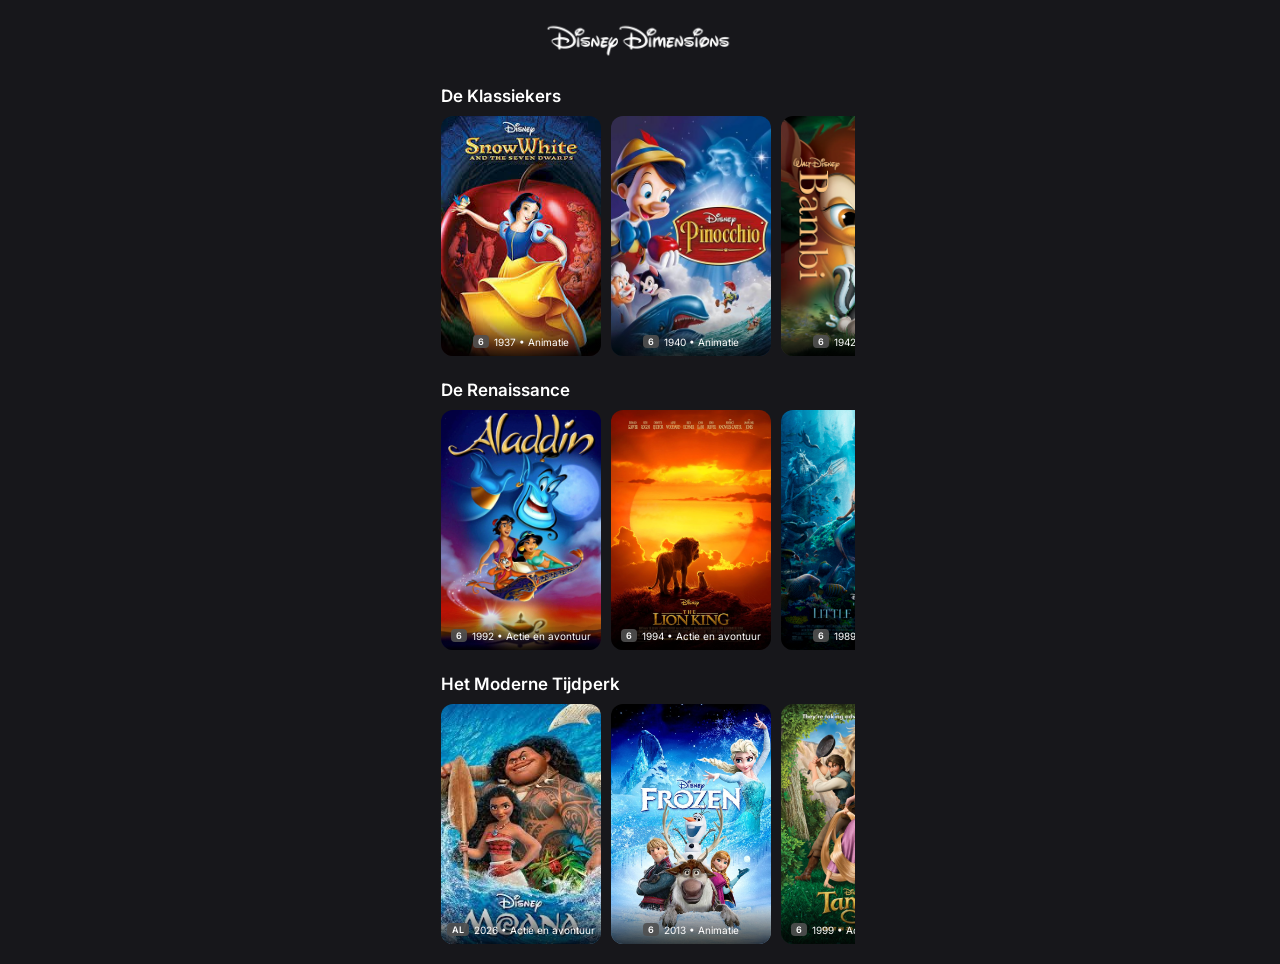
==== index.html @ 9dc375fd "Home --> index" ====
<!DOCTYPE html>
<html lang="nl">
<head>
  <meta charset="UTF-8">
  <meta name="viewport" content="width=device-width, initial-scale=1.0, maximum-scale=1.0">
  <title>Disney Dimensions</title>
  <link rel="stylesheet" href="styles.css">
</head>
<body class="page-home">
 
  <div id="header"></div>
 
  <main>
  <div class="section-title">De Klassiekers</div>
  <div class="poster-row">
    <div class="poster-card" onclick="location.href='sneeuwwitje.html'">
      <img src="assets/Sneeuwwitje.jpg" alt="Sneeuwwitje">
      <div class="poster-meta"><span class="kijkwijzer-badge">6</span> 1937 • Animatie</div>
    </div>
    <div class="poster-card">
      <img src="assets/Pinokkio.jpg" alt="Pinokkio">
      <div class="poster-meta"><span class="kijkwijzer-badge">6</span> 1940 • Animatie</div>
    </div>
    <div class="poster-card">
      <img src="assets/Bambi.jpg" alt="Bambi">
      <div class="poster-meta"><span class="kijkwijzer-badge">6</span> 1942 • Animatie</div>
    </div>
  </div>
 
  <div class="section-title">De Renaissance</div>
  <div class="poster-row">
    <div class="poster-card">
      <img src="assets/Aladdin.jpg" alt="Aladdin">
      <div class="poster-meta"><span class="kijkwijzer-badge">6</span> 1992 • Actie en avontuur</div>
    </div>
    <div class="poster-card">
      <img src="assets/LionKing.jpg" alt="The Lion King">
      <div class="poster-meta"><span class="kijkwijzer-badge">6</span> 1994 • Actie en avontuur</div>
    </div>
    <div class="poster-card">
      <img src="assets/KleineZeemeermin.jpg" alt="De Kleine Zeemeermin">
      <div class="poster-meta"><span class="kijkwijzer-badge">6</span> 1989 • Animatie</div>
    </div>
  </div>
 
  <div class="section-title">Het Moderne Tijdperk</div>
  <div class="poster-row">
    <div class="poster-card">
      <img src="assets/Moana.jpg" alt="Moana">
      <div class="poster-meta"><span class="kijkwijzer-badge">AL</span> 2026 • Actie en avontuur</div>
    </div>
    <div class="poster-card">
      <img src="assets/Frozen.jpg" alt="Frozen">
      <div class="poster-meta"><span class="kijkwijzer-badge">6</span> 2013 • Animatie</div>
    </div>
    <div class="poster-card">
      <img src="assets/Rapunzel.jpg" alt="Rapunzel">
      <div class="poster-meta"><span class="kijkwijzer-badge">6</span> 1999 • Actie en avontuur</div>
    </div>
  </div>
  </main>
 <script src="script.js"></script>
</body>
</html>
---- styles.css ----
/* -- Algemene instellingen -- */
@import url('https://fonts.googleapis.com/css2?family=Inter:wght@400;500;600&display=swap');

:root {
    --background: #17171b;
    --button-trailer: #306676;
    --button-ar: #61d3e5;
    --grey: #a6a6a9;
    --text: #fff;
    --radius: 12px;
    --button-text: 
}

*, *::before, *::after {
  box-sizing: border-box;
  margin: 0;
  padding: 0;
}
 
html, body {
  background: var(--background);
  color: var(--text);
  font-family: 'Inter', sans-serif;
  min-height: 100vh;
  max-width: 430px;
  margin: 0 auto;
}

.button {
  font-weight: 700;
  text-transform: uppercase;
  border-radius: var(--radius);
  font-size: 13px;
  color: var(--text);
  cursor: pointer;
  border: none;
  padding: 15px;
}
 
/* -- Header -- */
.logo-bar {
  position: relative;
  text-align: center;
  padding: 18px 16px 12px;
}

/* Terugknop in header op homepage verbergen */
.page-home .back-button {
  display: none;
}

/* -- Homepagina -- */ 
/* Tijdperken titels */
.section-title {
  font-size: 17px;
  font-weight: 600;
  color: var(--text);
  padding: 4px 16px 10px;
}
 
/* Horizontale scrolling op de rijen */
.poster-row {
  display: flex;
  gap: 10px;
  padding: 0 16px 20px;
  overflow-x: auto;
  -webkit-overflow-scrolling: touch;
  scrollbar-width: none; /* Lelijke scrollbar in Firefox verbergen */
}

/* Lelijke scrollbar in  Chrome/Safari/Edge verbergen */
.poster-row::-webkit-scrollbar {
  display: none;
}
 
/* Filmposters */
.poster-card {
  flex-shrink: 0;
  width: 160px;
  height: 240px;
  border-radius: var(--radius);
  overflow: hidden;
  position: relative;
  cursor: pointer;
  transition: transform 0.15s ease;
}

/* Klik-effect filmposter */
.poster-card:active {
  transform: scale(0.96);
}

.poster-card img {
  width: 100%;
  height: 100%;
  object-fit: cover;
  display: block;
}

.poster-meta {
  position: absolute;
  bottom: 0;
  left: 0;
  right: 0;
  background: linear-gradient(transparent 0%, rgba(0,0,0,0.75) 100%);
  padding: 20px 8px 8px;
  display: flex;
  align-items: center;
  gap: 5px;
  font-size: 10px;
  color: var(--text);
  justify-content: center;
  white-space: nowrap;
  overflow: hidden;
}
 
.kijkwijzer-badge {
  background: rgba(80,80,80,0.9);
  border-radius: 4px;
  padding: 1px 5px;
  font-size: 9px;
  font-weight: 600;
  color: var(--text);
  flex-shrink: 0;
}
 
/* -- Detailpagina film -- */
.back-button {
  position: absolute;
  left: 16px;
  top: 50%;
  transform: translateY(-50%);
  width: 44px;
  height: 44px;
  display: flex;
  align-items: center;
  justify-content: center;
  cursor: pointer;
  text-decoration: none;
  color: var(--text);
  font-size: 30px;
  margin-top: 3px;
  background-color: black;
  border-radius: var(--radius);
}
 
.detail-top {
  display: flex;
  gap: 14px;
  padding: 0 16px 20px;
  align-items: flex-start;
}
 
.poster-wrap {
  flex-shrink: 0;
  width: 120px;
  height: 180px;
  border-radius: var(--radius);
  overflow: hidden;
}

.poster-wrap img {
  width: 100%;
  height: 100%;
  object-fit: cover;
  display: block;
}
 
/* Breedtevullend */
.detail-info {
  flex: 1; padding-top: 2px;
}
 
.film-title {
  font-size: 20px;
  font-weight: 600;
  line-height: 1.2;
  margin-bottom: 8px;
}
 
.meta-row {
  display: flex;
  align-items: center;
  gap: 6px;
  font-size: 11px;
  color: var(--text);
  margin-bottom: 10px;
}
 
.imdb-row {
  display: flex;
  align-items: center;
  gap: 7px;
  margin-bottom: 14px;
}

.imdb-row img {
  width: 36px;
  height: auto;
}

.imdb-score {
  font-size: 13px;
  font-weight: 500;
  color: var(--text);
}
 
.trailer-button {
  background: var(--button-trailer);
  display: inline-flex;
  align-items: center;
  gap: 7px; /* Ruimte tussen icoon en tekst */
}
 
.desc-title {
  font-size: 16px;
  font-weight: 600;
  padding: 0 16px 8px;
}

.desc-body {
  font-size: 13px;
  color: var(--grey);
  line-height: 1.65;
  padding: 0 16px 20px;
}
 
.facts-title {
  font-size: 16px;
  font-weight: 600;
  padding: 0 16px 12px;
}

.fact-item {
  display: flex;
  gap: 12px;
  padding: 0 16px 14px;
  align-items: flex-start;
}

.fact-icon {
  font-size: 18px;
  flex-shrink: 0;
  margin-top: 1px;
}

.fact-text {
  font-size: 13px;
  color: var(--grey);
  line-height: 1.6;
}
 
.cta-wrap {
  padding: 8px 16px 24px;
}

.cta-button {
  display: block;
  width: 100%;
  background: var(--button-ar);
  text-align: center;
}
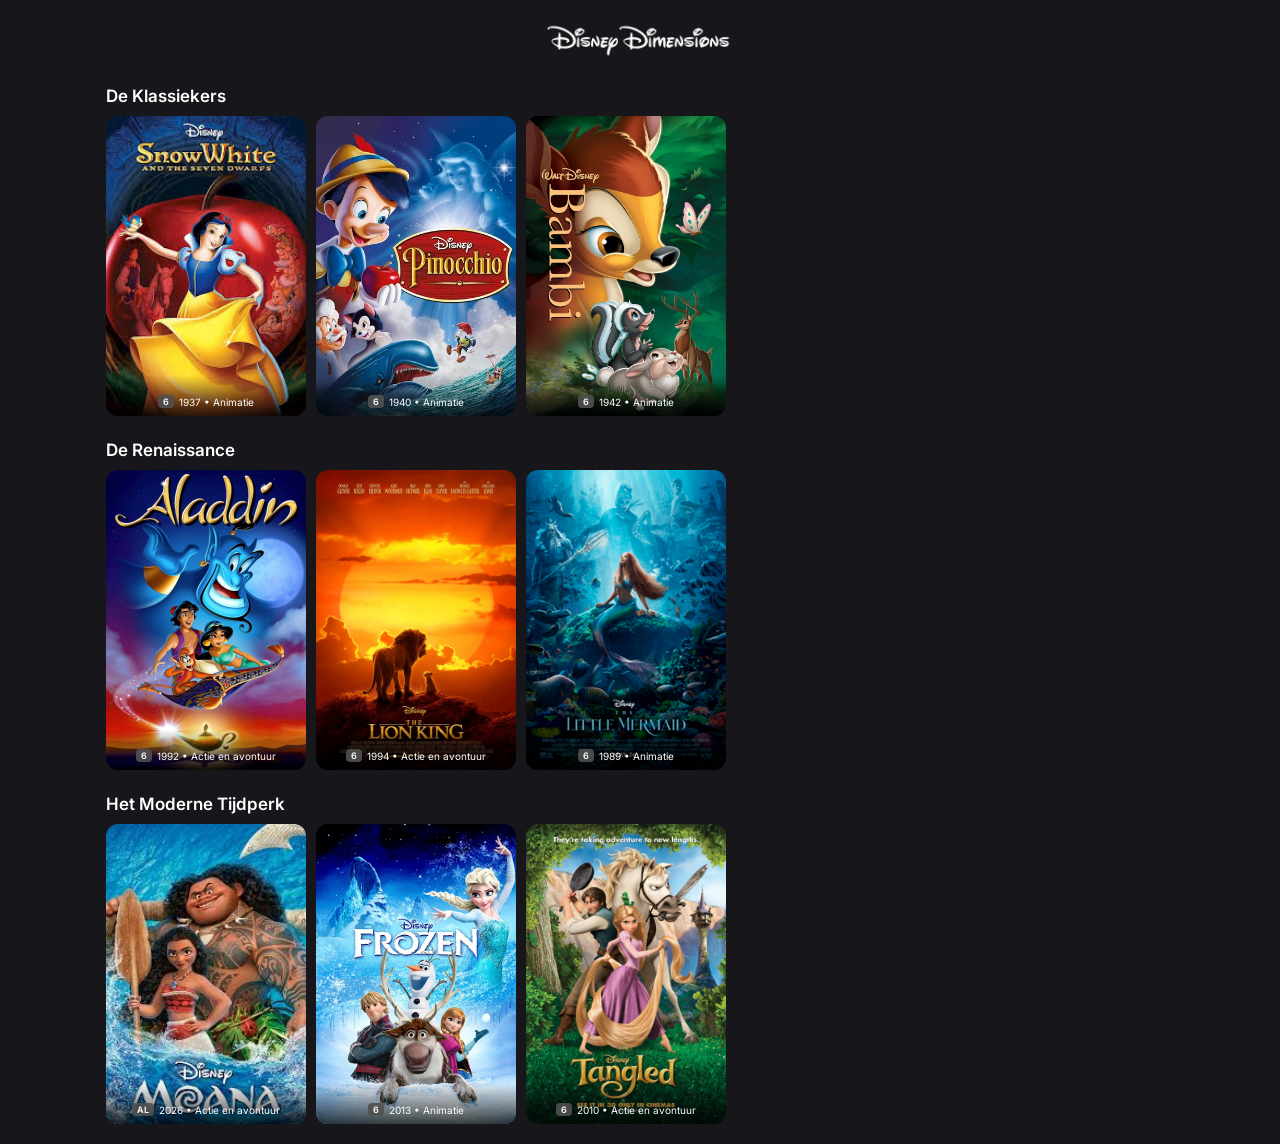
==== commit 26ffc499: "Desktop aanpassingen + puntjes op de i" ====
--- a/index.html
+++ b/index.html
@@ -11,54 +11,55 @@
   <div id="header"></div>
  
   <main>
-  <div class="section-title">De Klassiekers</div>
-  <div class="poster-row">
-    <div class="poster-card" onclick="location.href='sneeuwwitje.html'">
-      <img src="assets/Sneeuwwitje.jpg" alt="Sneeuwwitje">
-      <div class="poster-meta"><span class="kijkwijzer-badge">6</span> 1937 • Animatie</div>
+    <div class="section-title">De Klassiekers</div>
+    <div class="poster-row">
+      <a href="sneeuwwitje.html" class="poster-card">
+        <img src="assets/Sneeuwwitje.jpg" alt="Sneeuwwitje">
+        <div class="poster-meta"><span class="kijkwijzer-badge">6</span> 1937 • Animatie</div>
+      </a>
+      <a href="#" class="poster-card">
+        <img src="assets/Pinokkio.jpg" alt="Pinokkio">
+        <div class="poster-meta"><span class="kijkwijzer-badge">6</span> 1940 • Animatie</div>
+      </a>
+      <a href="#" class="poster-card">
+        <img src="assets/Bambi.jpg" alt="Bambi">
+        <div class="poster-meta"><span class="kijkwijzer-badge">6</span> 1942 • Animatie</div>
+      </a>
     </div>
-    <div class="poster-card">
-      <img src="assets/Pinokkio.jpg" alt="Pinokkio">
-      <div class="poster-meta"><span class="kijkwijzer-badge">6</span> 1940 • Animatie</div>
+   
+    <div class="section-title">De Renaissance</div>
+    <div class="poster-row">
+      <a href="#" class="poster-card">
+        <img src="assets/Aladdin.jpg" alt="Aladdin">
+        <div class="poster-meta"><span class="kijkwijzer-badge">6</span> 1992 • Actie en avontuur</div>
+      </a>
+      <a href="#" class="poster-card">
+        <img src="assets/LionKing.jpg" alt="The Lion King">
+        <div class="poster-meta"><span class="kijkwijzer-badge">6</span> 1994 • Actie en avontuur</div>
+      </a>
+      <a href="#" class="poster-card">
+        <img src="assets/KleineZeemeermin.jpg" alt="De Kleine Zeemeermin">
+        <div class="poster-meta"><span class="kijkwijzer-badge">6</span> 1989 • Animatie</div>
+      </a>
     </div>
-    <div class="poster-card">
-      <img src="assets/Bambi.jpg" alt="Bambi">
-      <div class="poster-meta"><span class="kijkwijzer-badge">6</span> 1942 • Animatie</div>
+   
+    <div class="section-title">Het Moderne Tijdperk</div>
+    <div class="poster-row">
+      <a href="#" class="poster-card">
+        <img src="assets/Moana.jpg" alt="Moana">
+        <div class="poster-meta"><span class="kijkwijzer-badge">AL</span> 2026 • Actie en avontuur</div>
+      </a>
+      <a href="#" class="poster-card">
+        <img src="assets/Frozen.jpg" alt="Frozen">
+        <div class="poster-meta"><span class="kijkwijzer-badge">6</span> 2013 • Animatie</div>
+      </a>
+      <a href="#" class="poster-card">
+        <img src="assets/Rapunzel.jpg" alt="Rapunzel">
+        <div class="poster-meta"><span class="kijkwijzer-badge">6</span> 2010 • Actie en avontuur</div>
+      </a>
     </div>
-  </div>
- 
-  <div class="section-title">De Renaissance</div>
-  <div class="poster-row">
-    <div class="poster-card">
-      <img src="assets/Aladdin.jpg" alt="Aladdin">
-      <div class="poster-meta"><span class="kijkwijzer-badge">6</span> 1992 • Actie en avontuur</div>
-    </div>
-    <div class="poster-card">
-      <img src="assets/LionKing.jpg" alt="The Lion King">
-      <div class="poster-meta"><span class="kijkwijzer-badge">6</span> 1994 • Actie en avontuur</div>
-    </div>
-    <div class="poster-card">
-      <img src="assets/KleineZeemeermin.jpg" alt="De Kleine Zeemeermin">
-      <div class="poster-meta"><span class="kijkwijzer-badge">6</span> 1989 • Animatie</div>
-    </div>
-  </div>
- 
-  <div class="section-title">Het Moderne Tijdperk</div>
-  <div class="poster-row">
-    <div class="poster-card">
-      <img src="assets/Moana.jpg" alt="Moana">
-      <div class="poster-meta"><span class="kijkwijzer-badge">AL</span> 2026 • Actie en avontuur</div>
-    </div>
-    <div class="poster-card">
-      <img src="assets/Frozen.jpg" alt="Frozen">
-      <div class="poster-meta"><span class="kijkwijzer-badge">6</span> 2013 • Animatie</div>
-    </div>
-    <div class="poster-card">
-      <img src="assets/Rapunzel.jpg" alt="Rapunzel">
-      <div class="poster-meta"><span class="kijkwijzer-badge">6</span> 1999 • Actie en avontuur</div>
-    </div>
-  </div>
   </main>
- <script src="script.js"></script>
+
+  <script src="headerloader.js"></script>
 </body>
 </html>
--- a/styles.css
+++ b/styles.css
@@ -8,7 +8,6 @@
     --grey: #a6a6a9;
     --text: #fff;
     --radius: 12px;
-    --button-text: 
 }
 
 *, *::before, *::after {
@@ -24,6 +23,12 @@
   min-height: 100vh;
   max-width: 430px;
   margin: 0 auto;
+}
+ 
+@media (min-width: 1024px) {
+  html, body {
+    max-width: 1100px;
+  }
 }
 
 .button {
@@ -44,6 +49,10 @@
   padding: 18px 16px 12px;
 }
 
+.logo-bar img {
+  height: 48px;
+}
+
 /* Terugknop in header op homepage verbergen */
 .page-home .back-button {
   display: none;
@@ -71,6 +80,13 @@
 /* Lelijke scrollbar in  Chrome/Safari/Edge verbergen */
 .poster-row::-webkit-scrollbar {
   display: none;
+}
+
+@media (min-width: 1024px) {
+  .poster-row {
+    flex-wrap: wrap;
+    overflow-x: visible;
+  }
 }
  
 /* Filmposters */
@@ -83,6 +99,14 @@
   position: relative;
   cursor: pointer;
   transition: transform 0.15s ease;
+  text-decoration: none;
+}
+ 
+@media (min-width: 1024px) {
+  .poster-card {
+    width: 200px;
+    height: 300px;
+  }
 }
 
 /* Klik-effect filmposter */
@@ -142,27 +166,40 @@
   margin-top: 3px;
   background-color: black;
   border-radius: var(--radius);
-}
- 
-.detail-top {
-  display: flex;
-  gap: 14px;
-  padding: 0 16px 20px;
+  border: none;
+}
+
+/* Tweekoloms wrapper op desktop */
+.detail-wrapper {
+  display: flex;
+  gap: 24px;
+  padding: 0 16px 24px;
   align-items: flex-start;
+}
+
+@media (max-width: 600px) {
+  .detail-wrapper {
+    flex-direction: column;
+  }
 }
  
 .poster-wrap {
   flex-shrink: 0;
-  width: 120px;
-  height: 180px;
+  width: 200px;
+  height: auto;
   border-radius: var(--radius);
   overflow: hidden;
 }
 
+@media (min-width: 1024px) {
+  .poster-wrap {
+    width: 320px;
+  }
+}
+
 .poster-wrap img {
   width: 100%;
-  height: 100%;
-  object-fit: cover;
+  height: auto;
   display: block;
 }
  
@@ -178,6 +215,12 @@
   margin-bottom: 8px;
 }
  
+@media (min-width: 1024px) {
+  .film-title {
+    font-size: 28px;
+  }
+}
+ 
 .meta-row {
   display: flex;
   align-items: center;
@@ -210,12 +253,20 @@
   display: inline-flex;
   align-items: center;
   gap: 7px; /* Ruimte tussen icoon en tekst */
+  margin-bottom: 24px; /* Ruimte tussen button en desc-title */
 }
  
 .desc-title {
   font-size: 16px;
   font-weight: 600;
   padding: 0 16px 8px;
+}
+
+@media (min-width: 1024px) {
+  .desc-title {
+    padding-left: 0;
+    padding-right: 0;
+  }
 }
 
 .desc-body {
@@ -224,11 +275,25 @@
   line-height: 1.65;
   padding: 0 16px 20px;
 }
+
+@media (min-width: 1024px) {
+  .desc-body {
+    padding-left: 0;
+    padding-right: 0;
+  }
+}
  
 .facts-title {
   font-size: 16px;
   font-weight: 600;
   padding: 0 16px 12px;
+}
+
+@media (min-width: 1024px) {
+  .facts-title {
+    padding-left: 0;
+    padding-right: 0;
+  }
 }
 
 .fact-item {
@@ -236,6 +301,13 @@
   gap: 12px;
   padding: 0 16px 14px;
   align-items: flex-start;
+}
+
+@media (min-width: 1024px) {
+  .fact-item {
+    padding-left: 0;
+    padding-right: 0;
+  }
 }
 
 .fact-icon {
@@ -252,6 +324,13 @@
  
 .cta-wrap {
   padding: 8px 16px 24px;
+}
+
+@media (min-width: 1024px) {
+  .cta-wrap {
+    padding-left: 0;
+    padding-right: 0;
+  }
 }
 
 .cta-button {
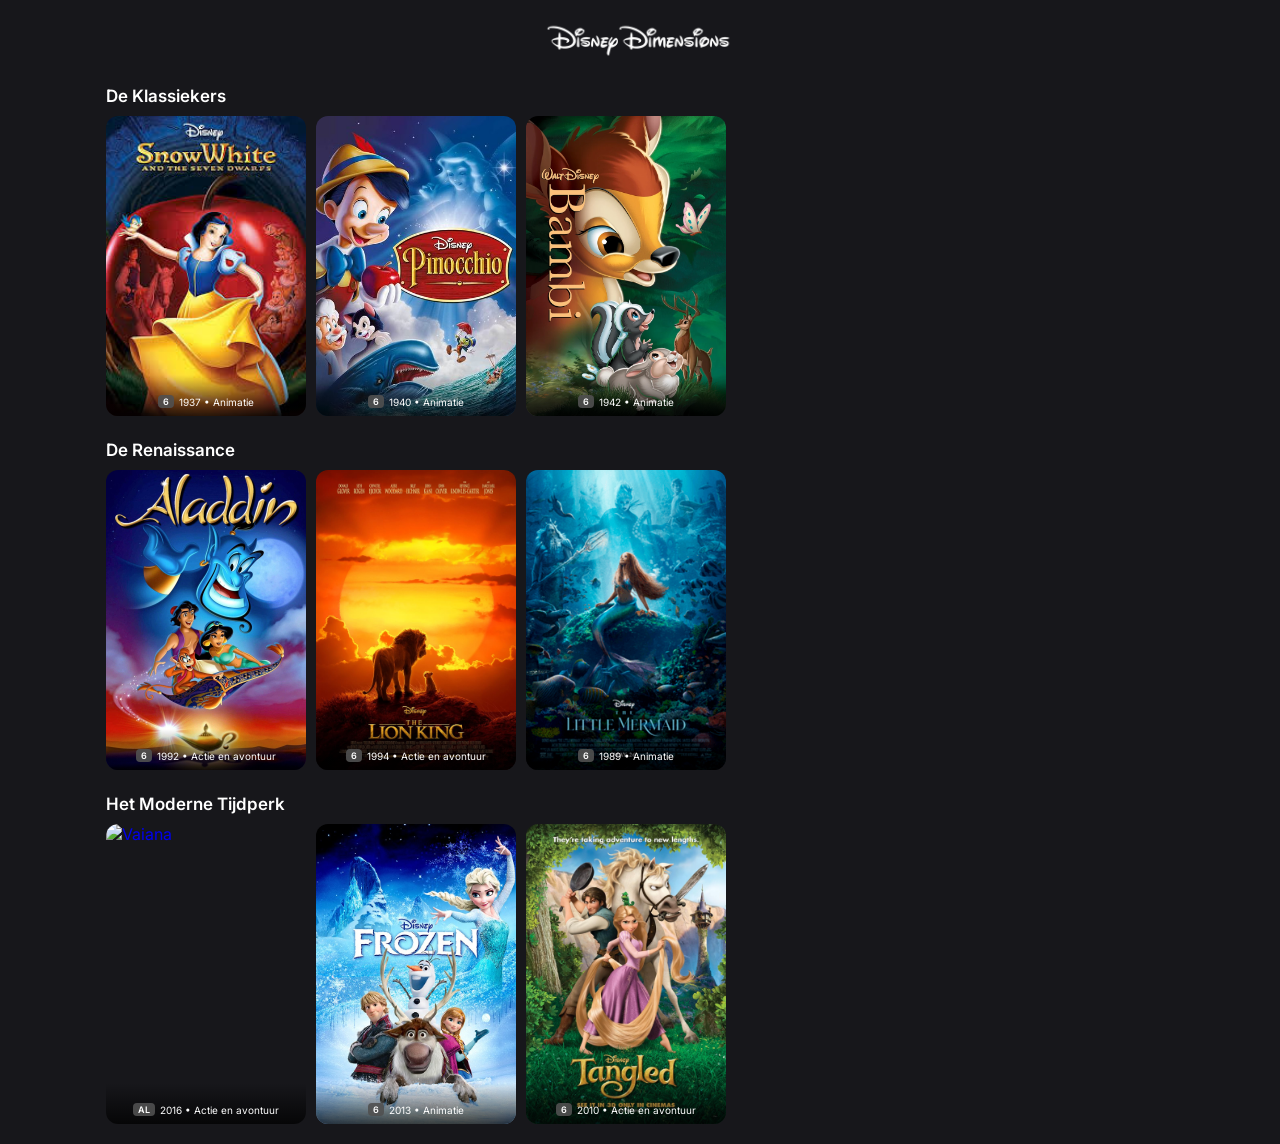
==== commit 7a297fbb: "Foutje in filmtitel en meta" ====
--- a/index.html
+++ b/index.html
@@ -46,8 +46,8 @@
     <div class="section-title">Het Moderne Tijdperk</div>
     <div class="poster-row">
       <a href="#" class="poster-card">
-        <img src="assets/Moana.jpg" alt="Moana">
-        <div class="poster-meta"><span class="kijkwijzer-badge">AL</span> 2026 • Actie en avontuur</div>
+        <img src="assets/Vaiana.jpg" alt="Vaiana">
+        <div class="poster-meta"><span class="kijkwijzer-badge">AL</span> 2016 • Actie en avontuur</div>
       </a>
       <a href="#" class="poster-card">
         <img src="assets/Frozen.jpg" alt="Frozen">
--- a/styles.css
+++ b/styles.css
@@ -169,32 +169,20 @@
   border: none;
 }
 
-/* Tweekoloms wrapper op desktop */
+/* Mobiel: 2-koloms grid, poster links, info rechts, rest eronder */
 .detail-wrapper {
-  display: flex;
-  gap: 24px;
+  display: grid;
+  grid-template-columns: 160px 1fr;
+  gap: 4px 16px; /* 4px tussen rijen, 32px tussen kolommen */
   padding: 0 16px 24px;
-  align-items: flex-start;
-}
-
-@media (max-width: 600px) {
-  .detail-wrapper {
-    flex-direction: column;
-  }
-}
- 
+  align-items: start;
+}
+
 .poster-wrap {
-  flex-shrink: 0;
-  width: 200px;
-  height: auto;
+  grid-column: 1;
+  grid-row: 1;
   border-radius: var(--radius);
   overflow: hidden;
-}
-
-@media (min-width: 1024px) {
-  .poster-wrap {
-    width: 320px;
-  }
 }
 
 .poster-wrap img {
@@ -202,39 +190,73 @@
   height: auto;
   display: block;
 }
- 
-/* Breedtevullend */
+
 .detail-info {
-  flex: 1; padding-top: 2px;
-}
- 
+  grid-column: 2;
+  grid-row: 1;
+  display: flex;
+  flex-direction: column;
+  gap: 12px;
+}
+
+/* Mobiel: beschrijving/facts/cta volle breedte onder poster */
+.desc-title,
+.desc-body,
+.facts-title,
+.fact-item,
+.cta-wrap {
+  grid-column: 1 / -1;
+}
+
+/* Desktop: alles in rechterkolom naast poster */
+@media (min-width: 1024px) {
+  .detail-wrapper {
+    grid-template-columns: 320px 1fr;
+  }
+
+  .poster-wrap {
+    grid-column: 1;
+    grid-row: 1 / span 8; /* poster blijft links over alle rijen */
+  }
+
+  .detail-info {
+    grid-column: 2;
+    grid-row: 1;
+  }
+
+  .desc-title,
+  .desc-body,
+  .facts-title,
+  .fact-item,
+  .cta-wrap {
+    grid-column: 2;
+  }
+}
+
 .film-title {
-  font-size: 20px;
+  font-size: 18px;
   font-weight: 600;
   line-height: 1.2;
-  margin-bottom: 8px;
-}
- 
+}
+
 @media (min-width: 1024px) {
   .film-title {
     font-size: 28px;
   }
 }
- 
+
 .meta-row {
   display: flex;
   align-items: center;
   gap: 6px;
   font-size: 11px;
   color: var(--text);
-  margin-bottom: 10px;
-}
- 
+}
+
 .imdb-row {
   display: flex;
   align-items: center;
   gap: 7px;
-  margin-bottom: 14px;
 }
 
 .imdb-row img {
@@ -247,67 +269,40 @@
   font-weight: 500;
   color: var(--text);
 }
- 
+
 .trailer-button {
   background: var(--button-trailer);
   display: inline-flex;
   align-items: center;
-  gap: 7px; /* Ruimte tussen icoon en tekst */
-  margin-bottom: 24px; /* Ruimte tussen button en desc-title */
-}
- 
+  gap: 7px;
+  margin-bottom: 12px;
+  align-self: flex-start;
+}
+
 .desc-title {
   font-size: 16px;
   font-weight: 600;
-  padding: 0 16px 8px;
-}
-
-@media (min-width: 1024px) {
-  .desc-title {
-    padding-left: 0;
-    padding-right: 0;
-  }
+  padding: 0 0 8px;
 }
 
 .desc-body {
   font-size: 13px;
   color: var(--grey);
   line-height: 1.65;
-  padding: 0 16px 20px;
-}
-
-@media (min-width: 1024px) {
-  .desc-body {
-    padding-left: 0;
-    padding-right: 0;
-  }
-}
- 
+  padding: 0 0 20px;
+}
+
 .facts-title {
   font-size: 16px;
   font-weight: 600;
-  padding: 0 16px 12px;
-}
-
-@media (min-width: 1024px) {
-  .facts-title {
-    padding-left: 0;
-    padding-right: 0;
-  }
+  padding: 0 0 12px;
 }
 
 .fact-item {
   display: flex;
   gap: 12px;
-  padding: 0 16px 14px;
+  padding: 0 0 14px;
   align-items: flex-start;
-}
-
-@media (min-width: 1024px) {
-  .fact-item {
-    padding-left: 0;
-    padding-right: 0;
-  }
 }
 
 .fact-icon {
@@ -321,16 +316,9 @@
   color: var(--grey);
   line-height: 1.6;
 }
- 
+
 .cta-wrap {
-  padding: 8px 16px 24px;
-}
-
-@media (min-width: 1024px) {
-  .cta-wrap {
-    padding-left: 0;
-    padding-right: 0;
-  }
+  padding: 8px 0 24px;
 }
 
 .cta-button {
